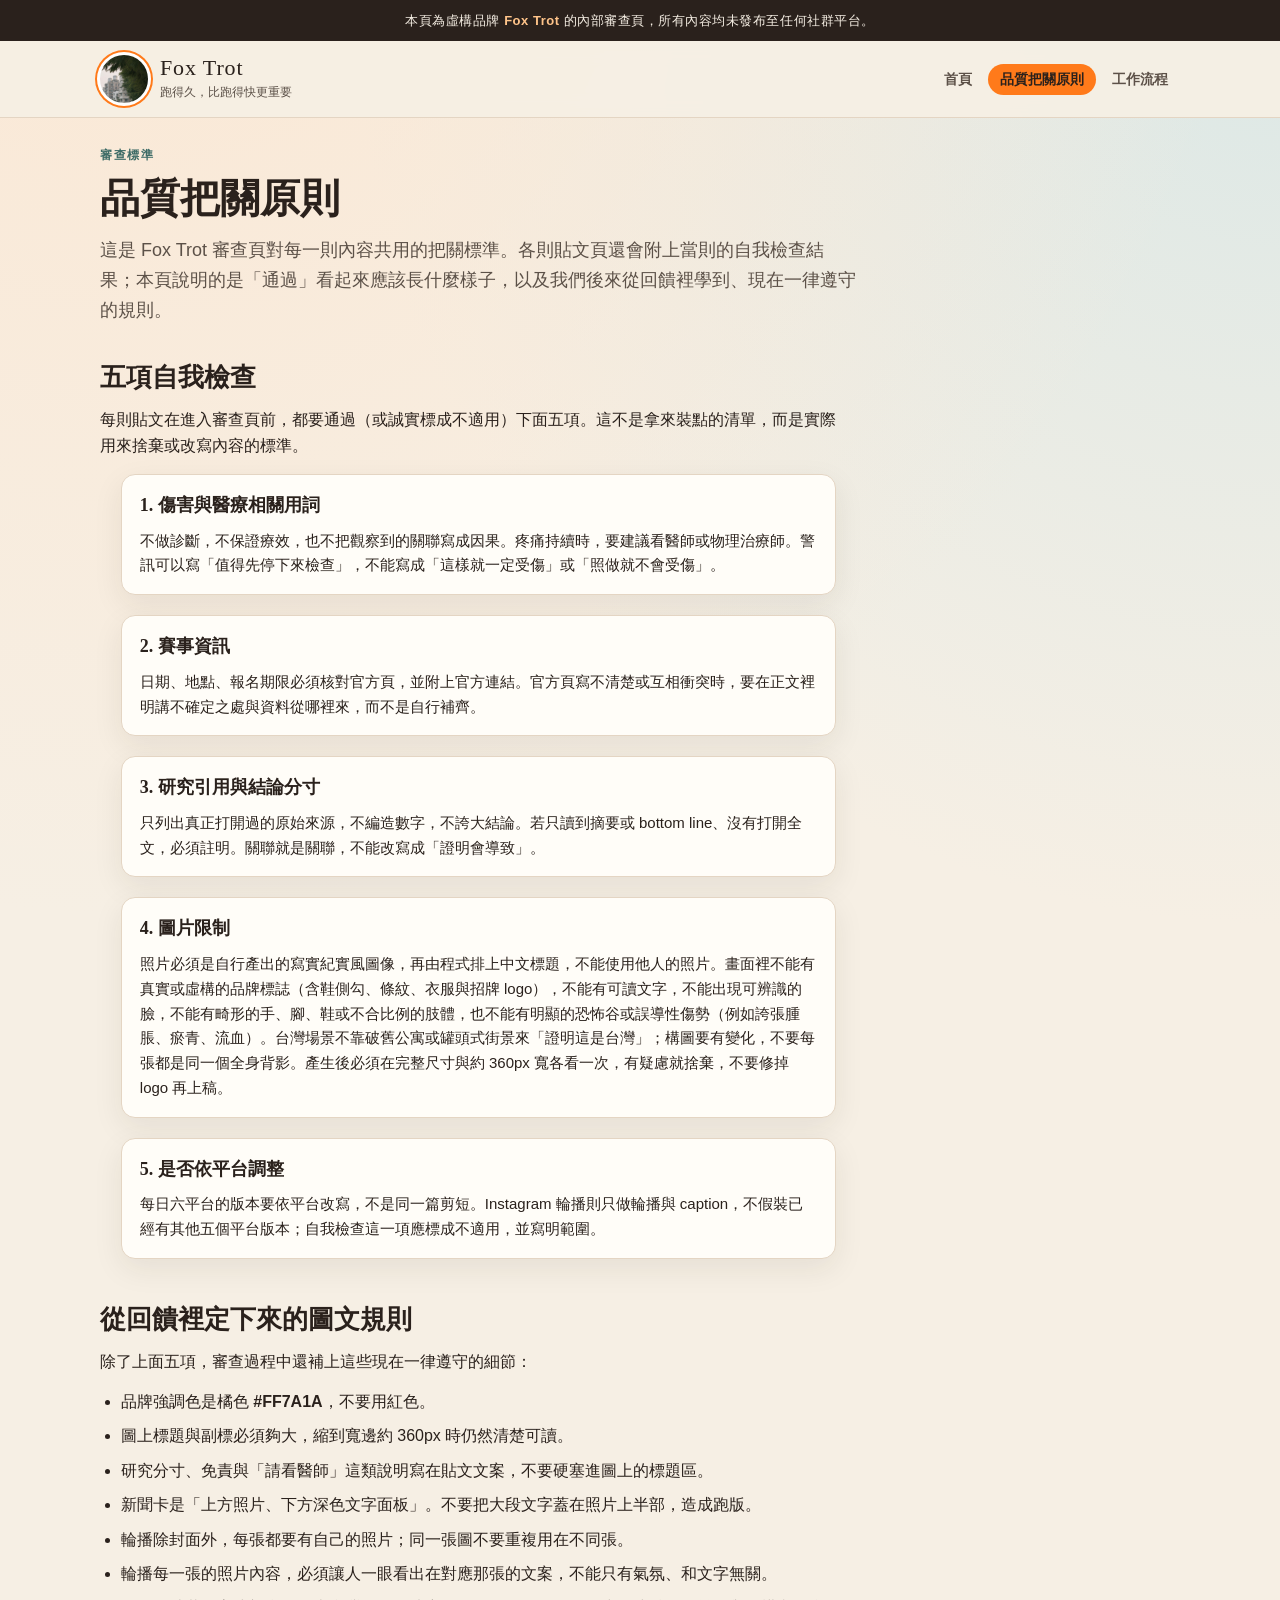
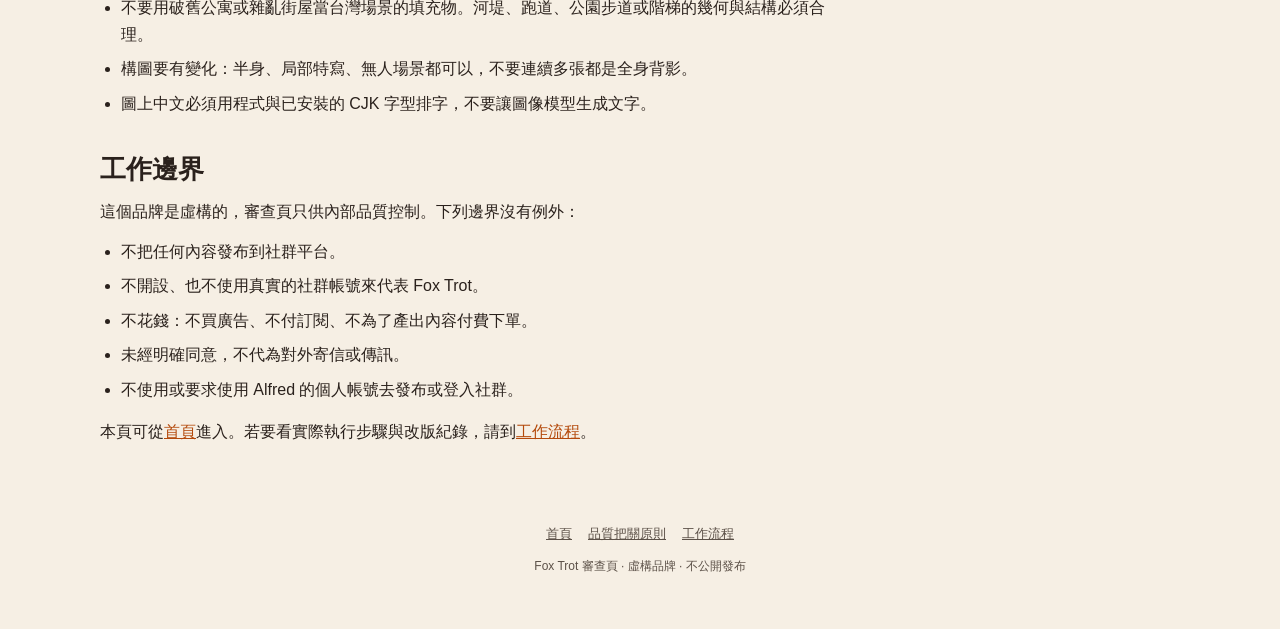
==== quality.html @ f6053889 "Restructure the review site into a homepage, post pages, and docs. The review site now has a main pa" ====
<!DOCTYPE html>
<html lang="zh-Hant">
<head>
  <meta charset="utf-8">
  <meta name="viewport" content="width=device-width, initial-scale=1">
  <meta name="robots" content="noindex">
  <meta name="description" content="Fox Trot 審查頁的品質把關原則：醫療用詞、賽事核對、研究分寸、圖片限制、平台改寫，以及工作邊界。">
  <title>品質把關原則 · Fox Trot 審查頁</title>
  <link rel="icon" href="images/2026-11-11/avatar.jpg" type="image/jpeg">
  <link rel="stylesheet" href="css/style.css?v=20261112c">
  
</head>
<body class="page-quality">
  <!-- Generated by scripts/build_review_site.py; do not edit by hand. ASSET_VERSION=20261112c -->
  <div class="site-banner" role="note">
    本頁為虛構品牌 <strong>Fox Trot</strong> 的內部審查頁，所有內容均未發布至任何社群平台。
  </div>
  <header class="site-header">
    <div class="header-inner">
      <a class="brand" href="index.html">
        <img class="brand-mark" src="images/2026-11-11/avatar.jpg" alt="">
        <div class="brand-text">
          <p class="brand-name">Fox Trot</p>
          <p class="brand-tag">跑得久，比跑得快更重要</p>
        </div>
      </a>
      <nav class="site-nav" aria-label="主要"><a href="index.html">首頁</a><a href="quality.html" aria-current="page">品質把關原則</a><a href="workflow.html">工作流程</a></nav>
    </div>
  </header>
  <main class="site-main">
<p class="page-kicker">審查標準</p>
<h1 class="page-title">品質把關原則</h1>
<p class="lead">這是 Fox Trot 審查頁對每一則內容共用的把關標準。各則貼文頁還會附上當則的自我檢查結果；本頁說明的是「通過」看起來應該長什麼樣子，以及我們後來從回饋裡學到、現在一律遵守的規則。</p>

<div class="prose">
  <h2>五項自我檢查</h2>
  <p>每則貼文在進入審查頁前，都要通過（或誠實標成不適用）下面五項。這不是拿來裝點的清單，而是實際用來捨棄或改寫內容的標準。</p>

  <ol class="rule-list">
    <li>
      <h3>1. 傷害與醫療相關用詞</h3>
      <p>不做診斷，不保證療效，也不把觀察到的關聯寫成因果。疼痛持續時，要建議看醫師或物理治療師。警訊可以寫「值得先停下來檢查」，不能寫成「這樣就一定受傷」或「照做就不會受傷」。</p>
    </li>
    <li>
      <h3>2. 賽事資訊</h3>
      <p>日期、地點、報名期限必須核對官方頁，並附上官方連結。官方頁寫不清楚或互相衝突時，要在正文裡明講不確定之處與資料從哪裡來，而不是自行補齊。</p>
    </li>
    <li>
      <h3>3. 研究引用與結論分寸</h3>
      <p>只列出真正打開過的原始來源，不編造數字，不誇大結論。若只讀到摘要或 bottom line、沒有打開全文，必須註明。關聯就是關聯，不能改寫成「證明會導致」。</p>
    </li>
    <li>
      <h3>4. 圖片限制</h3>
      <p>照片必須是自行產出的寫實紀實風圖像，再由程式排上中文標題，不能使用他人的照片。畫面裡不能有真實或虛構的品牌標誌（含鞋側勾、條紋、衣服與招牌 logo），不能有可讀文字，不能出現可辨識的臉，不能有畸形的手、腳、鞋或不合比例的肢體，也不能有明顯的恐怖谷或誤導性傷勢（例如誇張腫脹、瘀青、流血）。台灣場景不靠破舊公寓或罐頭式街景來「證明這是台灣」；構圖要有變化，不要每張都是同一個全身背影。產生後必須在完整尺寸與約 360px 寬各看一次，有疑慮就捨棄，不要修掉 logo 再上稿。</p>
    </li>
    <li>
      <h3>5. 是否依平台調整</h3>
      <p>每日六平台的版本要依平台改寫，不是同一篇剪短。Instagram 輪播則只做輪播與 caption，不假裝已經有其他五個平台版本；自我檢查這一項應標成不適用，並寫明範圍。</p>
    </li>
  </ol>

  <h2>從回饋裡定下來的圖文規則</h2>
  <p>除了上面五項，審查過程中還補上這些現在一律遵守的細節：</p>
  <ul>
    <li>品牌強調色是橘色 <strong>#FF7A1A</strong>，不要用紅色。</li>
    <li>圖上標題與副標必須夠大，縮到寬邊約 360px 時仍然清楚可讀。</li>
    <li>研究分寸、免責與「請看醫師」這類說明寫在貼文文案，不要硬塞進圖上的標題區。</li>
    <li>新聞卡是「上方照片、下方深色文字面板」。不要把大段文字蓋在照片上半部，造成跑版。</li>
    <li>輪播除封面外，每張都要有自己的照片；同一張圖不要重複用在不同張。</li>
    <li>輪播每一張的照片內容，必須讓人一眼看出在對應那張的文案，不能只有氣氛、和文字無關。</li>
    <li>不要用破舊公寓或雜亂街屋當台灣場景的填充物。河堤、跑道、公園步道或階梯的幾何與結構必須合理。</li>
    <li>構圖要有變化：半身、局部特寫、無人場景都可以，不要連續多張都是全身背影。</li>
    <li>圖上中文必須用程式與已安裝的 CJK 字型排字，不要讓圖像模型生成文字。</li>
  </ul>

  <h2>工作邊界</h2>
  <p>這個品牌是虛構的，審查頁只供內部品質控制。下列邊界沒有例外：</p>
  <ul>
    <li>不把任何內容發布到社群平台。</li>
    <li>不開設、也不使用真實的社群帳號來代表 Fox Trot。</li>
    <li>不花錢：不買廣告、不付訂閱、不為了產出內容付費下單。</li>
    <li>未經明確同意，不代為對外寄信或傳訊。</li>
    <li>不使用或要求使用 Alfred 的個人帳號去發布或登入社群。</li>
  </ul>
  <p>本頁可從<a href="index.html">首頁</a>進入。若要看實際執行步驟與改版紀錄，請到<a href="workflow.html">工作流程</a>。</p>
</div>
  </main>
  <footer class="site-footer">
    <p class="site-footer-nav"><a href="index.html">首頁</a><a href="quality.html">品質把關原則</a><a href="workflow.html">工作流程</a></p>
    <p>Fox Trot 審查頁 · 虛構品牌 · 不公開發布</p>
  </footer>
  <div id="toast" class="toast" hidden role="status"></div>
  <div id="copy-modal" class="modal" hidden>
    <div class="modal-card" role="dialog" aria-labelledby="copy-modal-title">
      <h2 id="copy-modal-title">請手動複製</h2>
      <p>瀏覽器無法自動複製時，請直接選取下方文字。</p>
      <textarea id="copy-modal-text" readonly></textarea>
      <div class="modal-actions">
        <button type="button" id="copy-modal-select" class="btn btn-primary">選取全部</button>
        <button type="button" id="copy-modal-close" class="btn">關閉</button>
      </div>
    </div>
  </div>
  <script src="js/site.js?v=20261112c"></script>
</body>
</html>
---- css/style.css ----
:root {
  --ink: #2a211c;
  --ink-soft: #5c5148;
  --paper: #f6efe4;
  --paper-2: #efe4d4;
  --card: #fffdf8;
  --rust: #FF7A1A;       /* brand orange; large type on dark */
  --rust-deep: #B44A0C;  /* links and deep hover; AA on paper */
  --teal: #3d6b66;
  --teal-soft: #dce8e6;
  --sand: #e8d7c0;
  --line: #e4d5c3;
  --ok: #2f6b4f;
  --ok-bg: #e5f3eb;
  --na: #6b5a2f;
  --na-bg: #f3edd8;
  --fail: #8a2d2d;
  --fail-bg: #f8e4e4;
  --shadow: 0 10px 30px rgba(42, 33, 28, 0.08);
  --radius: 18px;
  --sans: "PingFang TC", "Noto Sans TC", "Hiragino Kaku Gothic ProN", "Microsoft JhengHei", sans-serif;
  --serif: "Iowan Old Style", "Source Han Serif TC", "Noto Serif TC", "Songti TC", "PMingLiU", Georgia, serif;
  --mono: "SFMono-Regular", "Source Code Pro", Menlo, Consolas, monospace;
}

* { box-sizing: border-box; }
html { scroll-behavior: smooth; }
body {
  margin: 0;
  color: var(--ink);
  background:
    radial-gradient(circle at 10% -10%, #fbe7d3 0, transparent 42%),
    radial-gradient(circle at 100% 0, #dce8e6 0, transparent 36%),
    var(--paper);
  font-family: var(--sans);
  line-height: 1.65;
}

img { max-width: 100%; display: block; }
button, select, textarea { font: inherit; }
a { color: var(--rust-deep); }

.site-banner {
  background: var(--ink);
  color: #f6efe4;
  text-align: center;
  font-size: 13px;
  letter-spacing: 0.04em;
  padding: 10px 16px;
}
.site-banner strong { color: #FFC48A; font-weight: 700; }

.site-header {
  position: sticky;
  top: 0;
  z-index: 20;
  background: rgba(246, 239, 228, 0.92);
  backdrop-filter: blur(10px);
  border-bottom: 1px solid var(--line);
}
.header-inner {
  max-width: 1120px;
  margin: 0 auto;
  padding: 14px 20px;
  display: flex;
  align-items: center;
  justify-content: space-between;
  gap: 16px;
}
.brand {
  display: flex;
  align-items: center;
  gap: 12px;
  text-decoration: none;
  color: inherit;
}
.brand-mark {
  width: 48px;
  height: 48px;
  border-radius: 50%;
  object-fit: cover;
  background: #fff;
  box-shadow: 0 0 0 3px #fff, 0 0 0 5px var(--rust);
}
.brand-name {
  margin: 0;
  font-family: var(--serif);
  font-size: 22px;
  letter-spacing: 0.04em;
  line-height: 1.1;
}
.brand-tag {
  margin: 2px 0 0;
  color: var(--ink-soft);
  font-size: 12px;
}
.date-switcher {
  display: flex;
  flex-direction: column;
  gap: 4px;
  font-size: 12px;
  color: var(--ink-soft);
}
.date-switcher select {
  min-width: 190px;
  border: 1px solid var(--line);
  background: var(--card);
  border-radius: 999px;
  padding: 8px 14px;
  color: var(--ink);
}

.site-main {
  max-width: 1120px;
  margin: 0 auto;
  padding: 28px 20px 64px;
}
.loading, .empty { color: var(--ink-soft); }

.day-block + .day-block {
  margin-top: 72px;
  padding-top: 48px;
  border-top: 2px dashed var(--sand);
}

.day-head {
  display: flex;
  flex-wrap: wrap;
  align-items: flex-end;
  justify-content: space-between;
  gap: 12px;
  margin-bottom: 22px;
}
.day-kicker {
  margin: 0 0 6px;
  display: flex;
  flex-wrap: wrap;
  gap: 8px;
  align-items: center;
}
.badge {
  display: inline-flex;
  align-items: center;
  border-radius: 999px;
  padding: 3px 10px;
  font-size: 12px;
  letter-spacing: 0.06em;
  background: var(--teal-soft);
  color: var(--teal);
  font-weight: 700;
}
.badge-date {
  background: transparent;
  color: var(--ink-soft);
  padding-left: 0;
  font-weight: 500;
}
.day-title {
  margin: 0;
  font-family: var(--serif);
  font-size: clamp(26px, 4vw, 36px);
  line-height: 1.25;
  max-width: 18em;
}
.day-summary {
  margin: 0;
  max-width: 42em;
  color: var(--ink-soft);
  font-size: 15px;
}

.cards {
  display: grid;
  grid-template-columns: 1fr;
  gap: 22px;
}
@media (min-width: 900px) {
  .cards { grid-template-columns: 1fr 1fr; }
  .card-wrap.span-2 { grid-column: 1 / -1; }
}

.card-wrap {
  display: flex;
  flex-direction: column;
  gap: 10px;
}
.card-toolbar {
  display: flex;
  flex-wrap: wrap;
  align-items: center;
  justify-content: space-between;
  gap: 8px;
}
.platform-name {
  font-size: 13px;
  font-weight: 700;
  letter-spacing: 0.08em;
  text-transform: none;
  color: var(--ink-soft);
}
.toolbar-actions { display: flex; gap: 8px; flex-wrap: wrap; }

.btn {
  border: 1px solid var(--line);
  background: var(--card);
  color: var(--ink);
  border-radius: 999px;
  padding: 6px 12px;
  font-size: 13px;
  cursor: pointer;
}
.btn:hover { border-color: var(--rust); color: var(--rust-deep); }
.btn-primary {
  background: var(--rust);
  border-color: var(--rust);
  color: var(--ink); /* dark text: white on #FF7A1A fails contrast */
}
.btn-primary:hover { background: #F26A10; color: var(--ink); }

/* Shared post chrome */
.post {
  background: var(--card);
  border: 1px solid var(--line);
  border-radius: var(--radius);
  box-shadow: var(--shadow);
  overflow: hidden;
}
.post-user {
  display: flex;
  align-items: center;
  gap: 10px;
  padding: 12px 14px 10px;
}
.avatar {
  width: 40px;
  height: 40px;
  border-radius: 50%;
  object-fit: cover;
  background: #fff;
  flex-shrink: 0;
}
.user-name { margin: 0; font-weight: 700; font-size: 14px; line-height: 1.2; }
.user-meta { margin: 2px 0 0; color: #8a8178; font-size: 12px; }
.post-text {
  padding: 0 14px 12px;
  white-space: pre-wrap;
  font-size: 15px;
}
.post-image-wrap { position: relative; }
.post-image-wrap img { width: 100%; height: auto; }
.ratio-4x5 img { aspect-ratio: 4 / 5; object-fit: cover; }
.ratio-16x9 img { aspect-ratio: 16 / 9; object-fit: cover; }
.ratio-1x1 img { aspect-ratio: 1 / 1; object-fit: cover; }
.icon-row {
  display: flex;
  gap: 18px;
  padding: 10px 14px 12px;
  color: #8a8178;
  font-size: 13px;
  border-top: 1px solid #f0e7db;
}
.icon-row span { cursor: default; }

/* Web article */
.article {
  padding: 0 0 28px;
}
.article-hero img {
  width: 100%;
  aspect-ratio: 16 / 9;
  object-fit: cover;
}
.article-body {
  padding: 28px 28px 8px;
  max-width: 760px;
}
.article-kicker {
  margin: 0 0 8px;
  color: var(--teal);
  font-size: 12px;
  letter-spacing: 0.14em;
  font-weight: 700;
}
.article h2, .article h3 {
  font-family: var(--serif);
  line-height: 1.3;
}
.article-title {
  margin: 0 0 12px;
  font-size: clamp(28px, 4vw, 40px);
}
.article-dek {
  margin: 0 0 8px;
  font-size: 18px;
  color: var(--ink-soft);
}
.article-byline {
  margin: 0 0 20px;
  color: #8a8178;
  font-size: 13px;
}
.article h3 {
  margin: 28px 0 10px;
  font-size: 22px;
}
.article p { margin: 0 0 14px; font-size: 16px; }
.article ol {
  margin: 0 0 16px;
  padding-left: 1.3em;
}
.article li { margin: 0 0 8px; }
.article-count {
  margin-top: 18px;
  color: #8a8178;
  font-size: 12px;
}

/* Threads */
.threads .post { border-radius: 20px; }
.threads .post-text { font-size: 16px; }
.threads .avatar { border-radius: 50%; }

/* Instagram */
.ig .post { border-radius: 16px; }
.ig-caption {
  padding: 12px 14px 16px;
  font-size: 14px;
  white-space: pre-wrap;
}
.ig-caption .ig-name { font-weight: 700; margin-right: 6px; }
.ig-tags { color: #405de6; }

/* Facebook */
.fb .icon-row { justify-content: space-around; }

/* LinkedIn */
.li .post-user { align-items: flex-start; }
.li-follow {
  margin-left: auto;
  border: 1px solid #0a66c2;
  color: #0a66c2;
  border-radius: 999px;
  padding: 3px 10px;
  font-size: 12px;
  font-weight: 700;
}
.li .post-text { font-size: 14px; }

/* X */
.x .post { border-radius: 16px; }
.x-handle { color: #8a8178; font-weight: 400; }
.x .post-text { font-size: 16px; }

/* Sources + checks */
.panel {
  margin-top: 28px;
  background: var(--card);
  border: 1px solid var(--line);
  border-radius: var(--radius);
  padding: 22px 24px;
  box-shadow: var(--shadow);
}
.panel h3 {
  margin: 0 0 14px;
  font-family: var(--serif);
  font-size: 22px;
}
.source-list, .check-list {
  list-style: none;
  margin: 0;
  padding: 0;
  display: grid;
  gap: 12px;
}
.source-list li, .check-list li {
  padding: 12px 14px;
  background: #faf6ef;
  border-radius: 12px;
}
.source-list a { font-weight: 700; }
.source-meta, .source-note, .check-note {
  margin: 4px 0 0;
  color: var(--ink-soft);
  font-size: 13px;
}
.check-head {
  display: flex;
  align-items: center;
  justify-content: space-between;
  gap: 10px;
}
.check-item { font-weight: 700; }
.pill {
  border-radius: 999px;
  padding: 2px 10px;
  font-size: 12px;
  font-weight: 700;
  letter-spacing: 0.04em;
}
.pill-pass { background: var(--ok-bg); color: var(--ok); }
.pill-fail { background: var(--fail-bg); color: var(--fail); }
.pill-na { background: var(--na-bg); color: var(--na); }

.site-footer {
  text-align: center;
  color: var(--ink-soft);
  font-size: 12px;
  padding: 0 20px 40px;
}

.toast {
  position: fixed;
  left: 50%;
  bottom: 24px;
  transform: translateX(-50%);
  background: var(--ink);
  color: #fff;
  padding: 10px 16px;
  border-radius: 999px;
  font-size: 14px;
  z-index: 40;
  box-shadow: var(--shadow);
}
.modal {
  position: fixed;
  inset: 0;
  background: rgba(42, 33, 28, 0.45);
  display: grid;
  place-items: center;
  z-index: 50;
  padding: 20px;
}
.modal[hidden], .toast[hidden] { display: none; }
.modal-card {
  width: min(560px, 100%);
  background: var(--card);
  border-radius: 16px;
  padding: 20px;
}
.modal-card h2 { margin: 0 0 8px; font-family: var(--serif); }
.modal-card textarea {
  width: 100%;
  min-height: 200px;
  margin: 12px 0;
  padding: 10px;
  border: 1px solid var(--line);
  border-radius: 10px;
  resize: vertical;
}
.modal-actions { display: flex; gap: 8px; justify-content: flex-end; }

@media (max-width: 640px) {
  .header-inner { align-items: flex-start; }
  .article-body { padding: 22px 18px 8px; }
  .brand-name { font-size: 20px; }
}

.article-toggle {
  margin: 4px 0 8px;
}
.article-rest[hidden] {
  display: none !important;
}
.article-rest {
  margin-top: 8px;
}

.header-tools {
  display: flex;
  flex-wrap: wrap;
  align-items: flex-end;
  justify-content: flex-end;
  gap: 12px;
}
.type-filter {
  display: inline-flex;
  flex-wrap: wrap;
  border: 1px solid var(--line);
  border-radius: 999px;
  overflow: hidden;
  background: var(--card);
}
.type-filter .type-tab {
  border: 0;
  border-right: 1px solid var(--line);
  background: transparent;
  padding: 8px 14px;
  font: inherit;
  font-size: 13px;
  font-weight: 700;
  color: var(--ink-soft);
  cursor: pointer;
  line-height: 1.2;
}
.type-filter .type-tab:last-child { border-right: 0; }
.type-filter .type-tab:hover { color: var(--rust-deep); }
.type-filter .type-tab.is-active,
.type-filter .type-tab[aria-selected="true"] {
  background: var(--rust);
  color: var(--ink);
}

.badge-type {
  background: var(--rust);
  color: var(--ink);
}

.carousel-layout {
  display: grid;
  grid-template-columns: 1fr;
  gap: 22px;
  align-items: start;
}
@media (min-width: 900px) {
  .carousel-layout {
    grid-template-columns: minmax(280px, 420px) 1fr;
  }
}
.carousel-preview { min-width: 0; }
.carousel-frame {
  position: relative;
  background: #111;
}
.carousel-scroller {
  display: flex;
  overflow-x: auto;
  overflow-y: hidden;
  scroll-snap-type: x mandatory;
  scroll-behavior: smooth;
  -webkit-overflow-scrolling: touch;
  scrollbar-width: none;
  outline: none;
}
.carousel-scroller::-webkit-scrollbar { display: none; }
.carousel-scroller:focus-visible {
  box-shadow: inset 0 0 0 3px var(--rust);
}
.carousel-slide {
  flex: 0 0 100%;
  margin: 0;
  scroll-snap-align: start;
  scroll-snap-stop: always;
}
.carousel-slide img {
  width: 100%;
  aspect-ratio: 4 / 5;
  object-fit: cover;
  display: block;
}
.carousel-nav {
  position: absolute;
  top: 50%;
  transform: translateY(-50%);
  width: 36px;
  height: 36px;
  border: 0;
  border-radius: 50%;
  background: rgba(255, 255, 255, 0.92);
  color: var(--ink);
  font-size: 26px;
  line-height: 1;
  cursor: pointer;
  box-shadow: 0 2px 8px rgba(0, 0, 0, 0.18);
  z-index: 2;
}
.carousel-nav:hover { background: #fff; }
.carousel-nav:disabled { opacity: 0.35; cursor: default; }
.carousel-prev { left: 10px; }
.carousel-next { right: 10px; }
.carousel-counter {
  position: absolute;
  top: 12px;
  right: 12px;
  background: rgba(10, 10, 10, 0.72);
  color: #fff;
  font-size: 12px;
  font-weight: 700;
  letter-spacing: 0.04em;
  border-radius: 999px;
  padding: 4px 10px;
  z-index: 2;
}
.carousel-dots {
  display: flex;
  justify-content: center;
  gap: 6px;
  padding: 10px 12px 0;
}
.carousel-dot {
  width: 7px;
  height: 7px;
  padding: 0;
  border: 0;
  border-radius: 50%;
  background: #d4c7b8;
  cursor: pointer;
}
.carousel-dot.is-active,
.carousel-dot[aria-selected="true"] {
  background: var(--rust);
  width: 16px;
  border-radius: 999px;
}
.carousel-meta { min-width: 0; }
.carousel-side-panel { margin-top: 0; }
.carousel-all-actions { margin-bottom: 14px; }
.contact-sheet-link {
  display: block;
  margin: 0 0 16px;
  border-radius: 12px;
  overflow: hidden;
  border: 1px solid var(--line);
}
.contact-sheet-link img { width: 100%; height: auto; }
.slide-download-list {
  list-style: none;
  margin: 0;
  padding: 0;
  display: grid;
  gap: 10px;
}
.slide-download-list li {
  padding: 12px 14px;
  background: #faf6ef;
  border-radius: 12px;
}
.slide-download-label {
  font-size: 12px;
  font-weight: 700;
  letter-spacing: 0.06em;
  color: var(--ink-soft);
  margin-bottom: 4px;
}
.slide-alt {
  margin: 0 0 10px;
  font-size: 13px;
  color: var(--ink);
  line-height: 1.5;
}

.visually-hidden {
  position: absolute;
  width: 1px;
  height: 1px;
  padding: 0;
  margin: -1px;
  overflow: hidden;
  clip: rect(0, 0, 0, 0);
  white-space: nowrap;
  border: 0;
}

@media (max-width: 640px) {
  .header-inner {
    flex-direction: column;
    align-items: stretch;
  }
  .header-tools {
    width: 100%;
    justify-content: stretch;
    align-items: stretch;
    flex-direction: column;
  }
  .type-filter {
    width: 100%;
    display: flex;
    flex-wrap: nowrap;
  }
  .type-filter .type-tab {
    flex: 1 1 0;
    text-align: center;
    padding: 8px 8px;
    white-space: nowrap;
  }
  .date-switcher, .date-switcher select { width: 100%; }
}

/* —— Site chrome (multi-page) —— */
.site-nav {
  display: flex;
  flex-wrap: wrap;
  gap: 4px;
  align-items: center;
  justify-content: flex-end;
}
.site-nav a {
  text-decoration: none;
  color: var(--ink-soft);
  font-size: 14px;
  font-weight: 700;
  padding: 6px 12px;
  border-radius: 999px;
  line-height: 1.3;
}
.site-nav a:hover { color: var(--rust-deep); }
.site-nav a[aria-current="page"] {
  background: var(--rust);
  color: var(--ink);
}

.page-kicker {
  margin: 0 0 8px;
  color: var(--teal);
  font-size: 12px;
  letter-spacing: 0.14em;
  font-weight: 700;
}
.page-title {
  margin: 0 0 12px;
  font-family: var(--serif);
  font-size: clamp(28px, 4vw, 40px);
  line-height: 1.25;
}
.lead {
  margin: 0 0 28px;
  font-size: 18px;
  color: var(--ink-soft);
  max-width: 42em;
}

.section-block { margin: 0 0 48px; }
.section-block h2 {
  margin: 0 0 14px;
  font-family: var(--serif);
  font-size: clamp(22px, 3vw, 28px);
  line-height: 1.3;
}

.cycle-grid {
  display: grid;
  grid-template-columns: 1fr;
  gap: 14px;
}
@media (min-width: 800px) {
  .cycle-grid { grid-template-columns: 1fr 1fr 1fr; }
}
.cycle-card, .phase-card {
  background: var(--card);
  border: 1px solid var(--line);
  border-radius: var(--radius);
  padding: 18px 20px;
  box-shadow: var(--shadow);
}
.cycle-card h3, .phase-card h3 {
  margin: 0 0 8px;
  font-size: 18px;
}
.cycle-card p, .phase-card p { margin: 0; color: var(--ink-soft); font-size: 15px; }
.phase-list {
  display: grid;
  gap: 14px;
  margin: 0;
}

.prose { max-width: 46em; }
.prose h2 {
  margin: 36px 0 12px;
  font-family: var(--serif);
  font-size: 26px;
  line-height: 1.3;
}
.prose h3 {
  margin: 28px 0 10px;
  font-family: var(--serif);
  font-size: 20px;
}
.prose p, .prose li { font-size: 16px; }
.prose p { margin: 0 0 14px; }
.prose ul, .prose ol { margin: 0 0 16px; padding-left: 1.3em; }
.prose li { margin: 0 0 8px; }
.prose strong { font-weight: 700; }
.rule-list { list-style: none; margin: 0 0 20px; padding: 0; display: grid; gap: 12px; }
.rule-list > li {
  background: var(--card);
  border: 1px solid var(--line);
  border-radius: 14px;
  padding: 16px 18px;
  box-shadow: var(--shadow);
}
.rule-list h3 { margin: 0 0 8px; font-size: 18px; font-family: var(--serif); }
.rule-list p { margin: 0; color: var(--ink); font-size: 15px; }

.directory-toolbar {
  display: flex;
  flex-wrap: wrap;
  align-items: center;
  justify-content: space-between;
  gap: 12px;
  margin: 0 0 18px;
}
.dir-empty { display: none; color: var(--ink-soft); }
.dir-empty.is-visible { display: block; }
.dir-group { margin: 0 0 28px; }
.dir-group-title {
  margin: 0 0 12px;
  font-size: 15px;
  font-weight: 700;
  color: var(--ink-soft);
}
.dir-list { display: grid; gap: 12px; }
.dir-item a {
  display: grid;
  grid-template-columns: 72px 1fr;
  gap: 14px;
  align-items: center;
  text-decoration: none;
  color: inherit;
  background: var(--card);
  border: 1px solid var(--line);
  border-radius: 16px;
  padding: 10px 14px 10px 10px;
  box-shadow: var(--shadow);
}
.dir-item a:hover { border-color: var(--rust); }
.dir-thumb {
  width: 72px;
  height: 90px;
  object-fit: cover;
  border-radius: 10px;
  background: #eee;
}
.dir-meta {
  margin: 0 0 4px;
  display: flex;
  flex-wrap: wrap;
  gap: 6px;
  align-items: center;
}
.dir-item h3 {
  margin: 0;
  font-family: var(--serif);
  font-size: 18px;
  line-height: 1.35;
}
.dir-item .dir-summary {
  margin: 4px 0 0;
  color: var(--ink-soft);
  font-size: 13px;
  display: -webkit-box;
  -webkit-line-clamp: 2;
  -webkit-box-orient: vertical;
  overflow: hidden;
}
.dir-item.is-hidden { display: none; }

.sitemap-list {
  list-style: none;
  margin: 0;
  padding: 0;
  display: grid;
  gap: 8px;
}
.sitemap-list a { font-weight: 700; }
.sitemap-list span { color: var(--ink-soft); font-size: 13px; margin-left: 8px; }

.post-pager {
  display: flex;
  flex-wrap: wrap;
  justify-content: space-between;
  gap: 10px;
  margin: 0 0 24px;
  padding: 0;
  list-style: none;
}
.post-pager a, .post-pager .pager-home {
  text-decoration: none;
  font-size: 14px;
  font-weight: 700;
  color: var(--rust-deep);
  background: var(--card);
  border: 1px solid var(--line);
  border-radius: 999px;
  padding: 8px 14px;
}
.post-pager a:hover { border-color: var(--rust); }
.post-pager .is-disabled {
  color: #b5aea6;
  border-style: dashed;
  font-weight: 500;
}

.carousel-stack {
  margin-top: 22px;
}
.carousel-stack h3 {
  margin: 0 0 12px;
  font-family: var(--serif);
  font-size: 22px;
}

.site-footer-nav {
  display: flex;
  flex-wrap: wrap;
  justify-content: center;
  gap: 8px 16px;
  margin: 0 0 8px;
}
.site-footer-nav a {
  color: var(--ink-soft);
  font-size: 13px;
}

noscript.noscript-note {
  display: block;
  margin: 0 0 16px;
  color: var(--ink-soft);
  font-size: 13px;
}

@media (max-width: 640px) {
  .site-nav {
    width: 100%;
    justify-content: stretch;
  }
  .site-nav a { flex: 1 1 auto; text-align: center; }
  .dir-item a { grid-template-columns: 64px 1fr; }
  .dir-thumb { width: 64px; height: 80px; }
  .post-pager { flex-direction: column; }
}

.page-post .day-head {
  display: block;
}
.page-post .day-summary {
  margin-top: 10px;
  max-width: 46em;
}
.post-pager li { min-width: 0; }
.post-pager a, .post-pager .pager-home {
  display: inline-block;
  max-width: 100%;
  overflow-wrap: anywhere;
}
.slide-download-list li {
  display: grid;
  grid-template-columns: 64px 1fr;
  gap: 10px 14px;
  align-items: start;
}
.slide-list-thumb {
  width: 64px;
  height: 80px;
  object-fit: cover;
  border-radius: 8px;
  background: #eee;
}
.slide-download-list .btn { justify-self: start; }
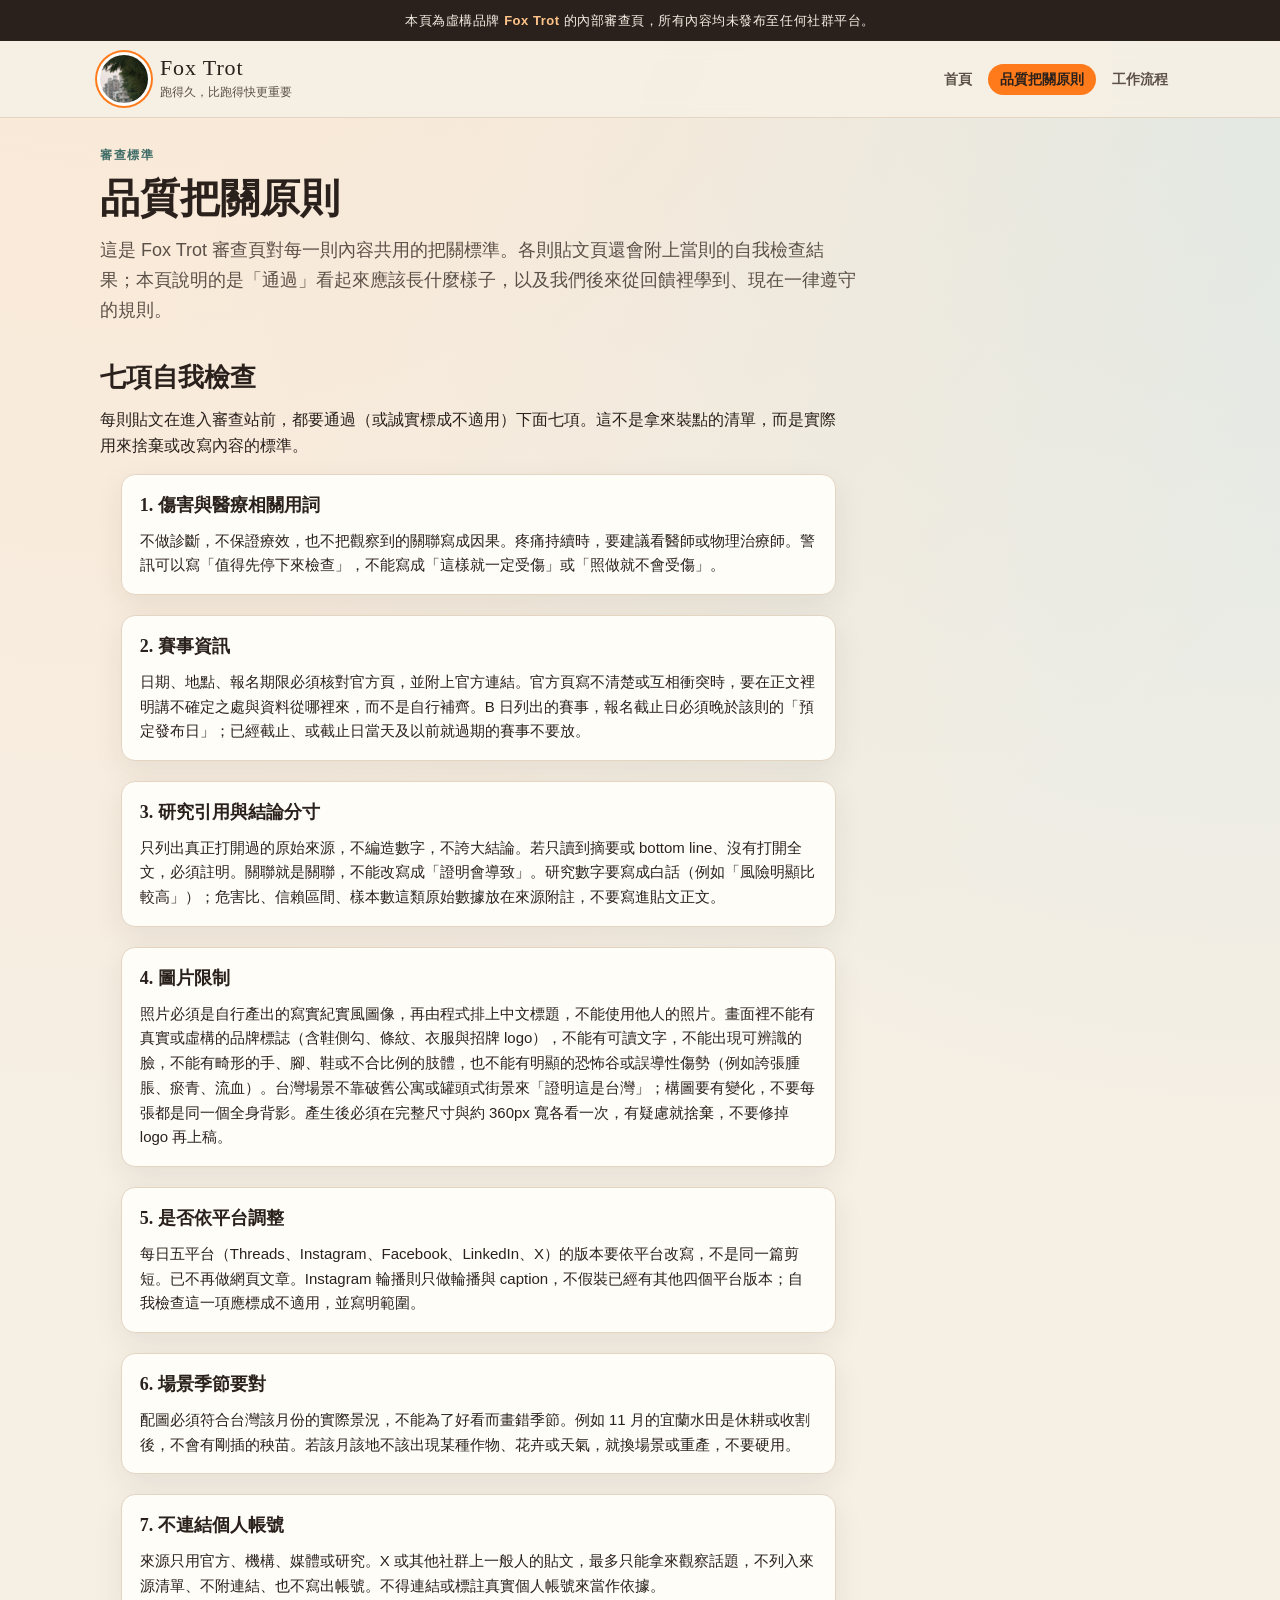
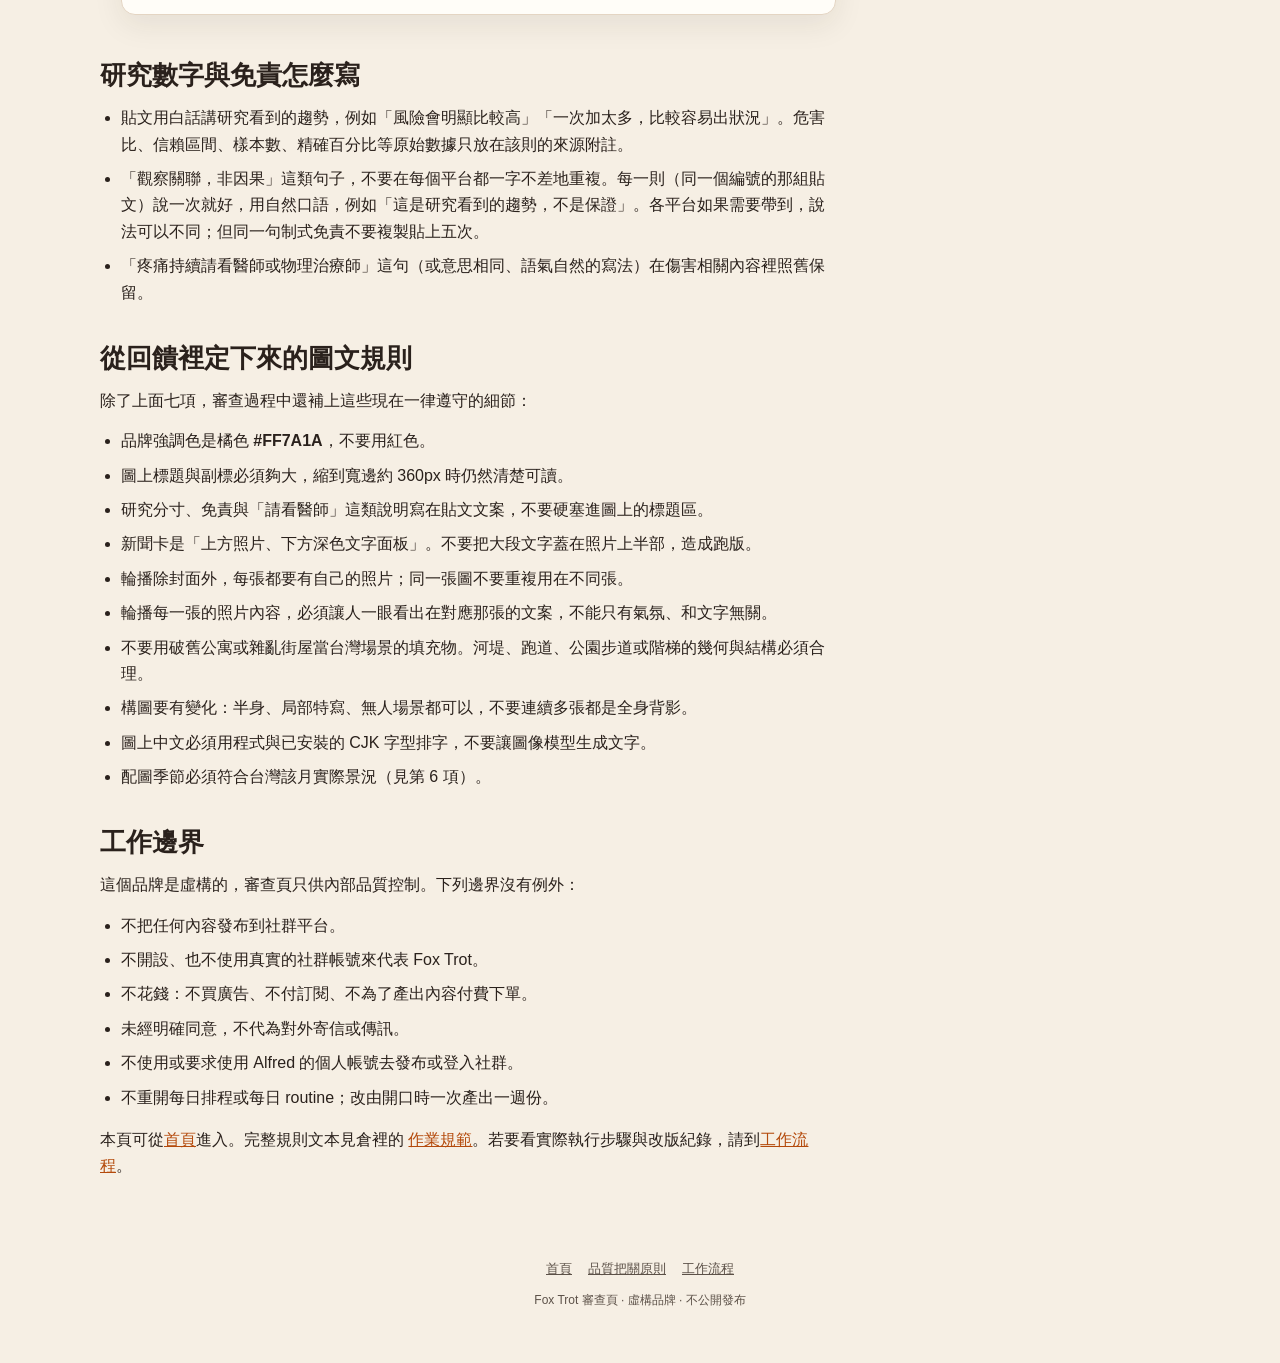
==== commit 804d6834: "Apply review feedback: batch-of-7 flow, on-site status, five platforms. Drop the web article format," ====
--- a/quality.html
+++ b/quality.html
@@ -7,11 +7,11 @@
   <meta name="description" content="Fox Trot 審查頁的品質把關原則：醫療用詞、賽事核對、研究分寸、圖片限制、平台改寫，以及工作邊界。">
   <title>品質把關原則 · Fox Trot 審查頁</title>
   <link rel="icon" href="images/2026-11-11/avatar.jpg" type="image/jpeg">
-  <link rel="stylesheet" href="css/style.css?v=20261112c">
+  <link rel="stylesheet" href="css/style.css?v=20261112d">
   
 </head>
 <body class="page-quality">
-  <!-- Generated by scripts/build_review_site.py; do not edit by hand. ASSET_VERSION=20261112c -->
+  <!-- Generated by scripts/build_review_site.py; do not edit by hand. ASSET_VERSION=20261112d -->
   <div class="site-banner" role="note">
     本頁為虛構品牌 <strong>Fox Trot</strong> 的內部審查頁，所有內容均未發布至任何社群平台。
   </div>
@@ -33,8 +33,8 @@
 <p class="lead">這是 Fox Trot 審查頁對每一則內容共用的把關標準。各則貼文頁還會附上當則的自我檢查結果；本頁說明的是「通過」看起來應該長什麼樣子，以及我們後來從回饋裡學到、現在一律遵守的規則。</p>
 
 <div class="prose">
-  <h2>五項自我檢查</h2>
-  <p>每則貼文在進入審查頁前，都要通過（或誠實標成不適用）下面五項。這不是拿來裝點的清單，而是實際用來捨棄或改寫內容的標準。</p>
+  <h2>七項自我檢查</h2>
+  <p>每則貼文在進入審查站前，都要通過（或誠實標成不適用）下面七項。這不是拿來裝點的清單，而是實際用來捨棄或改寫內容的標準。</p>
 
   <ol class="rule-list">
     <li>
@@ -43,11 +43,11 @@
     </li>
     <li>
       <h3>2. 賽事資訊</h3>
-      <p>日期、地點、報名期限必須核對官方頁，並附上官方連結。官方頁寫不清楚或互相衝突時，要在正文裡明講不確定之處與資料從哪裡來，而不是自行補齊。</p>
+      <p>日期、地點、報名期限必須核對官方頁，並附上官方連結。官方頁寫不清楚或互相衝突時，要在正文裡明講不確定之處與資料從哪裡來，而不是自行補齊。B 日列出的賽事，報名截止日必須晚於該則的「預定發布日」；已經截止、或截止日當天及以前就過期的賽事不要放。</p>
     </li>
     <li>
       <h3>3. 研究引用與結論分寸</h3>
-      <p>只列出真正打開過的原始來源，不編造數字，不誇大結論。若只讀到摘要或 bottom line、沒有打開全文，必須註明。關聯就是關聯，不能改寫成「證明會導致」。</p>
+      <p>只列出真正打開過的原始來源，不編造數字，不誇大結論。若只讀到摘要或 bottom line、沒有打開全文，必須註明。關聯就是關聯，不能改寫成「證明會導致」。研究數字要寫成白話（例如「風險明顯比較高」）；危害比、信賴區間、樣本數這類原始數據放在來源附註，不要寫進貼文正文。</p>
     </li>
     <li>
       <h3>4. 圖片限制</h3>
@@ -55,12 +55,27 @@
     </li>
     <li>
       <h3>5. 是否依平台調整</h3>
-      <p>每日六平台的版本要依平台改寫，不是同一篇剪短。Instagram 輪播則只做輪播與 caption，不假裝已經有其他五個平台版本；自我檢查這一項應標成不適用，並寫明範圍。</p>
+      <p>每日五平台（Threads、Instagram、Facebook、LinkedIn、X）的版本要依平台改寫，不是同一篇剪短。已不再做網頁文章。Instagram 輪播則只做輪播與 caption，不假裝已經有其他四個平台版本；自我檢查這一項應標成不適用，並寫明範圍。</p>
+    </li>
+    <li>
+      <h3>6. 場景季節要對</h3>
+      <p>配圖必須符合台灣該月份的實際景況，不能為了好看而畫錯季節。例如 11 月的宜蘭水田是休耕或收割後，不會有剛插的秧苗。若該月該地不該出現某種作物、花卉或天氣，就換場景或重產，不要硬用。</p>
+    </li>
+    <li>
+      <h3>7. 不連結個人帳號</h3>
+      <p>來源只用官方、機構、媒體或研究。X 或其他社群上一般人的貼文，最多只能拿來觀察話題，不列入來源清單、不附連結、也不寫出帳號。不得連結或標註真實個人帳號來當作依據。</p>
     </li>
   </ol>
 
+  <h2>研究數字與免責怎麼寫</h2>
+  <ul>
+    <li>貼文用白話講研究看到的趨勢，例如「風險會明顯比較高」「一次加太多，比較容易出狀況」。危害比、信賴區間、樣本數、精確百分比等原始數據只放在該則的來源附註。</li>
+    <li>「觀察關聯，非因果」這類句子，不要在每個平台都一字不差地重複。每一則（同一個編號的那組貼文）說一次就好，用自然口語，例如「這是研究看到的趨勢，不是保證」。各平台如果需要帶到，說法可以不同；但同一句制式免責不要複製貼上五次。</li>
+    <li>「疼痛持續請看醫師或物理治療師」這句（或意思相同、語氣自然的寫法）在傷害相關內容裡照舊保留。</li>
+  </ul>
+
   <h2>從回饋裡定下來的圖文規則</h2>
-  <p>除了上面五項，審查過程中還補上這些現在一律遵守的細節：</p>
+  <p>除了上面七項，審查過程中還補上這些現在一律遵守的細節：</p>
   <ul>
     <li>品牌強調色是橘色 <strong>#FF7A1A</strong>，不要用紅色。</li>
     <li>圖上標題與副標必須夠大，縮到寬邊約 360px 時仍然清楚可讀。</li>
@@ -71,6 +86,7 @@
     <li>不要用破舊公寓或雜亂街屋當台灣場景的填充物。河堤、跑道、公園步道或階梯的幾何與結構必須合理。</li>
     <li>構圖要有變化：半身、局部特寫、無人場景都可以，不要連續多張都是全身背影。</li>
     <li>圖上中文必須用程式與已安裝的 CJK 字型排字，不要讓圖像模型生成文字。</li>
+    <li>配圖季節必須符合台灣該月實際景況（見第 6 項）。</li>
   </ul>
 
   <h2>工作邊界</h2>
@@ -81,8 +97,9 @@
     <li>不花錢：不買廣告、不付訂閱、不為了產出內容付費下單。</li>
     <li>未經明確同意，不代為對外寄信或傳訊。</li>
     <li>不使用或要求使用 Alfred 的個人帳號去發布或登入社群。</li>
+    <li>不重開每日排程或每日 routine；改由開口時一次產出一週份。</li>
   </ul>
-  <p>本頁可從<a href="index.html">首頁</a>進入。若要看實際執行步驟與改版紀錄，請到<a href="workflow.html">工作流程</a>。</p>
+  <p>本頁可從<a href="index.html">首頁</a>進入。完整規則文本見倉裡的 <a href="docs/作業規範.md">作業規範</a>。若要看實際執行步驟與改版紀錄，請到<a href="workflow.html">工作流程</a>。</p>
 </div>
   </main>
   <footer class="site-footer">
@@ -101,6 +118,6 @@
       </div>
     </div>
   </div>
-  <script src="js/site.js?v=20261112c"></script>
+  <script src="js/site.js?v=20261112d"></script>
 </body>
 </html>
--- a/css/style.css
+++ b/css/style.css
@@ -945,3 +945,83 @@
   background: #eee;
 }
 .slide-download-list .btn { justify-self: start; }
+
+.badge-id {
+  background: var(--ink);
+  color: #f6efe4;
+  letter-spacing: 0.08em;
+}
+.badge-version {
+  background: var(--sand);
+  color: var(--ink);
+}
+.badge-plan {
+  background: transparent;
+  color: var(--ink-soft);
+  padding-left: 0;
+  font-weight: 500;
+}
+.badge-status-pending,
+.status-count.badge-status-pending {
+  background: #ffe4c4;
+  color: #8a3d00;
+}
+.badge-status-approved,
+.status-count.badge-status-approved {
+  background: var(--ok-bg);
+  color: var(--ok);
+}
+.badge-status-returned,
+.status-count.badge-status-returned {
+  background: var(--fail-bg);
+  color: var(--fail);
+}
+
+.pending-summary {
+  margin: 8px 0 32px;
+  padding: 18px 20px 16px;
+  background: #fff4e8;
+  border: 2px solid var(--rust);
+  border-radius: 18px;
+  box-shadow: var(--shadow);
+}
+.pending-summary h2 {
+  margin: 0 0 8px;
+  font-family: var(--serif);
+  font-size: 22px;
+}
+.status-counts {
+  display: flex;
+  flex-wrap: wrap;
+  gap: 8px;
+  margin: 0 0 10px;
+}
+.status-count {
+  display: inline-flex;
+  align-items: center;
+  border-radius: 999px;
+  padding: 3px 10px;
+  font-size: 13px;
+  font-weight: 700;
+}
+.pending-list {
+  list-style: none;
+  margin: 0;
+  padding: 0;
+  display: grid;
+  gap: 8px;
+}
+.pending-list li {
+  display: flex;
+  flex-wrap: wrap;
+  gap: 6px 12px;
+  align-items: baseline;
+}
+.pending-list a { font-weight: 700; }
+.pending-list span { color: var(--ink-soft); font-size: 13px; }
+
+.directory-toolbar {
+  flex-direction: column;
+  align-items: flex-start;
+  gap: 10px;
+}
